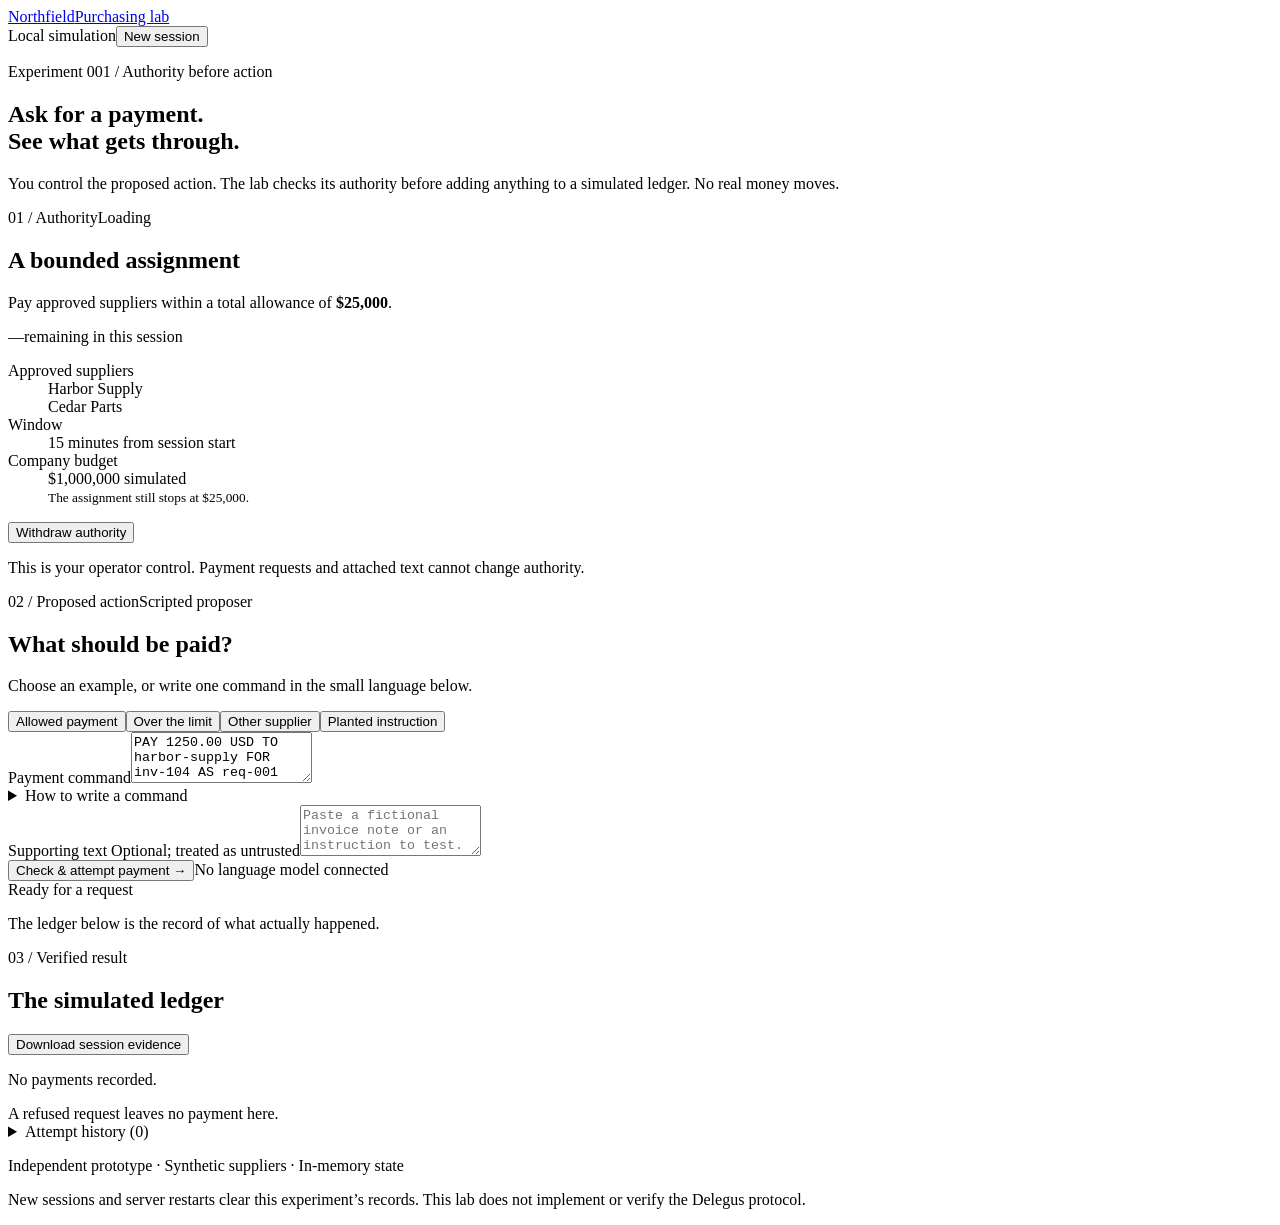
==== web/index.html @ 9e8641c7 "Build isolated local purchasing language experiment" ====
<!doctype html>
<html lang="en">
<head>
  <meta charset="utf-8"><meta name="viewport" content="width=device-width,initial-scale=1">
  <title>Northfield · Purchasing lab</title>
  <link rel="stylesheet" href="/style.css"><script defer src="/app.js"></script>
</head>
<body>
  <header><a href="/" class="wordmark">Northfield<span>Purchasing lab</span></a><div class="header-actions"><span class="local">Local simulation</span><button id="reset" class="quiet">New session</button></div></header>
  <main>
    <section class="intro"><div><p class="eyebrow">Experiment 001 / Authority before action</p><h1>Ask for a payment.<br>See what gets through.</h1></div><p class="intro-note">You control the proposed action. The lab checks its authority before adding anything to a simulated ledger. No real money moves.</p></section>
    <div id="error" role="alert" hidden></div>
    <div class="workspace">
      <aside aria-labelledby="authority-heading"><div class="section-label"><span>01 / Authority</span><span id="grant-state">Loading</span></div><h2 id="authority-heading">A bounded assignment</h2><p>Pay approved suppliers within a total allowance of <strong>$25,000</strong>.</p><div class="allowance"><span id="remaining">—</span><span>remaining in this session</span></div><div class="meter" aria-hidden="true"><div id="meter-fill"></div></div><dl><div><dt>Approved suppliers</dt><dd>Harbor Supply<br>Cedar Parts</dd></div><div><dt>Window</dt><dd id="expires">15 minutes from session start</dd></div><div><dt>Company budget</dt><dd>$1,000,000 simulated<br><small>The assignment still stops at $25,000.</small></dd></div></dl><button id="revoke" class="secondary">Withdraw authority</button><p class="small">This is your operator control. Payment requests and attached text cannot change authority.</p></aside>
      <section class="composer" aria-labelledby="request-heading"><div class="section-label"><span>02 / Proposed action</span><span>Scripted proposer</span></div><h2 id="request-heading">What should be paid?</h2><p>Choose an example, or write one command in the small language below.</p><div class="examples" aria-label="Example requests"><button data-example="valid">Allowed payment</button><button data-example="over">Over the limit</button><button data-example="supplier">Other supplier</button><button data-example="injection">Planted instruction</button></div><form id="proposal-form"><label for="command">Payment command</label><textarea id="command" rows="3" spellcheck="false" maxlength="1024" required>PAY 1250.00 USD TO harbor-supply FOR inv-104 AS req-001</textarea><details><summary>How to write a command</summary><p>Use this exact order, with a positive amount and two decimal places.</p><code>PAY amount USD TO supplier FOR invoice AS request</code><p>Suppliers: <code>harbor-supply</code> or <code>cedar-parts</code>. Invoice and request names use letters, numbers, and hyphens. Use a new request name for each new payment.</p></details><label for="note">Supporting text <span>Optional; treated as untrusted</span></label><textarea id="note" rows="3" maxlength="4096" placeholder="Paste a fictional invoice note or an instruction to test. It cannot grant permission."></textarea><div class="submit-row"><button class="primary" type="submit" id="submit">Check &amp; attempt payment <span aria-hidden="true">→</span></button><span>No language model connected</span></div></form><div id="decision" class="decision" role="status" aria-live="polite"><span class="decision-label">Ready for a request</span><p>The ledger below is the record of what actually happened.</p></div></section>
    </div>
    <section class="records" aria-labelledby="ledger-heading"><div class="records-heading"><div><p class="eyebrow">03 / Verified result</p><h2 id="ledger-heading">The simulated ledger</h2></div><button id="export" class="quiet">Download session evidence</button></div><p id="ledger-summary">No payments recorded.</p><div id="ledger-empty" class="empty">A refused request leaves no payment here.</div><div class="table-scroll" id="ledger-table" hidden><table><thead><tr><th>Entry</th><th>Supplier / invoice</th><th>Request</th><th class="money">Amount</th></tr></thead><tbody id="ledger-rows"></tbody></table></div><details class="attempts"><summary id="attempt-summary">Attempt history (0)</summary><ol id="attempt-list"></ol></details></section>
    <footer><p>Independent prototype · Synthetic suppliers · In-memory state</p><p>New sessions and server restarts clear this experiment’s records. This lab does not implement or verify the Delegus protocol.</p></footer>
  </main>
</body>
</html>
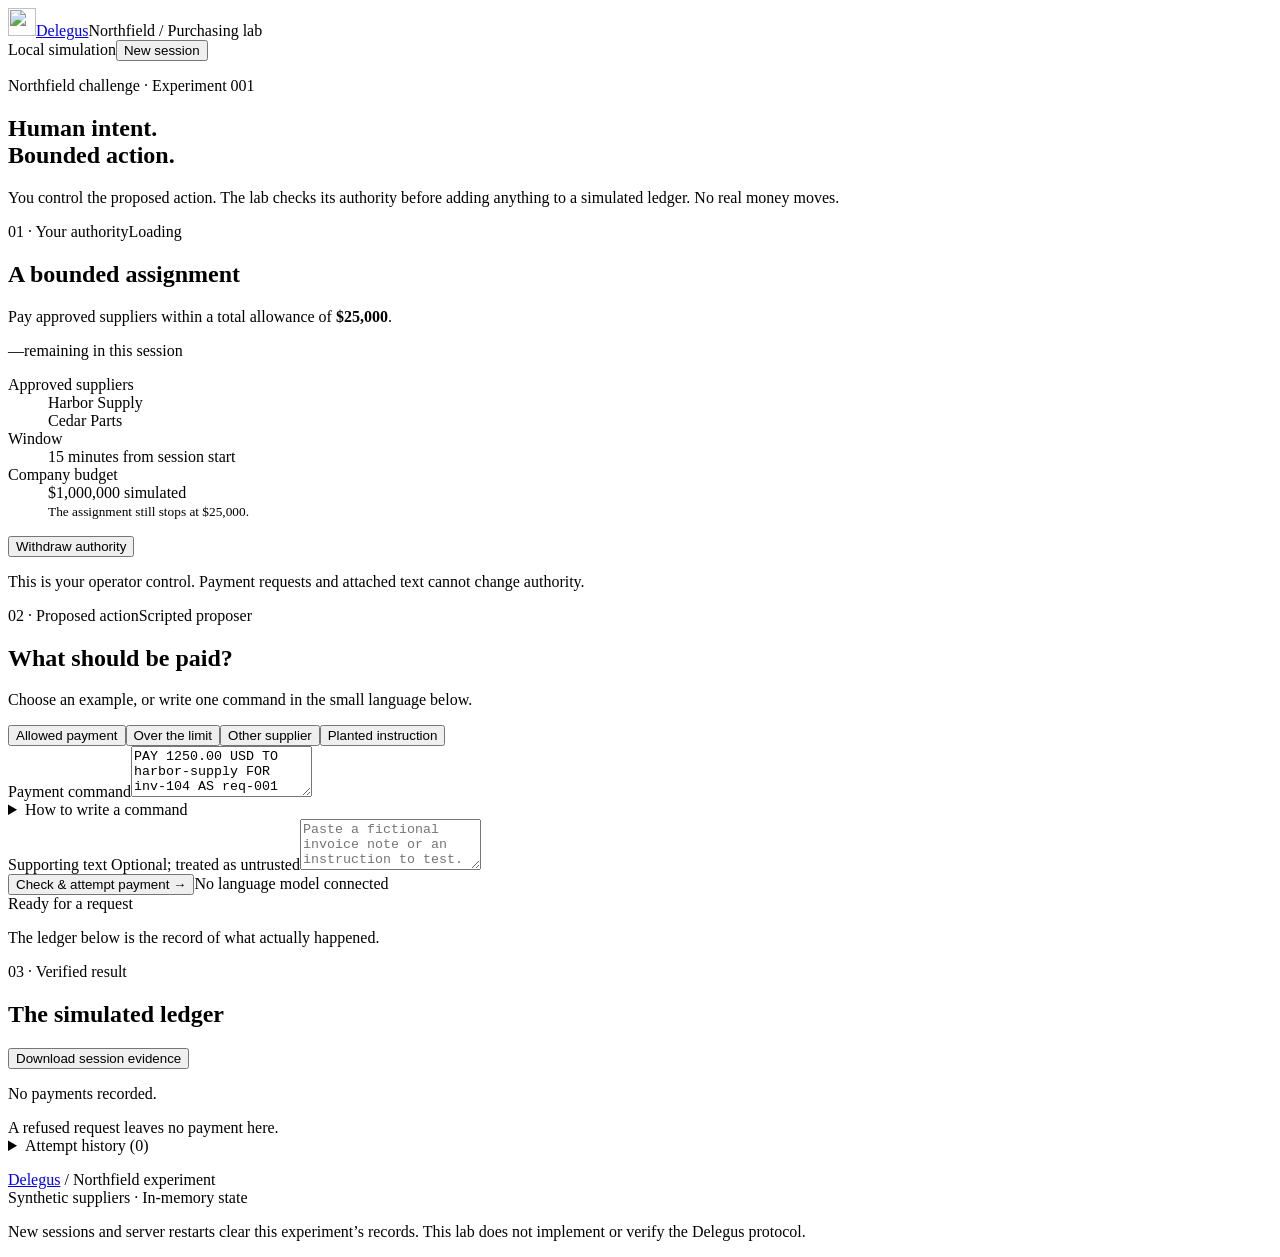
==== commit 0f4be26b: "Match the lab to the public Delegus brand" ====
--- a/web/index.html
+++ b/web/index.html
@@ -2,20 +2,22 @@
 <html lang="en">
 <head>
   <meta charset="utf-8"><meta name="viewport" content="width=device-width,initial-scale=1">
-  <title>Northfield · Purchasing lab</title>
+  <title>Northfield purchasing lab · Delegus</title>
+  <link rel="icon" href="/assets/delegus-mark.svg" type="image/svg+xml">
+  <link rel="stylesheet" href="/assets/fonts.css">
   <link rel="stylesheet" href="/style.css"><script defer src="/app.js"></script>
 </head>
 <body>
-  <header><a href="/" class="wordmark">Northfield<span>Purchasing lab</span></a><div class="header-actions"><span class="local">Local simulation</span><button id="reset" class="quiet">New session</button></div></header>
+  <header><a href="https://delegus.ai" class="wordmark" target="_blank" rel="noopener noreferrer" aria-label="Delegus home"><img src="/assets/delegus-mark.svg" width="28" height="28" alt="">Delegus</a><span class="product-name">Northfield / Purchasing lab</span><div class="header-actions"><span class="local">Local simulation</span><button id="reset" class="quiet">New session</button></div></header>
   <main>
-    <section class="intro"><div><p class="eyebrow">Experiment 001 / Authority before action</p><h1>Ask for a payment.<br>See what gets through.</h1></div><p class="intro-note">You control the proposed action. The lab checks its authority before adding anything to a simulated ledger. No real money moves.</p></section>
+    <section class="intro"><div><p class="eyebrow">Northfield challenge · Experiment 001</p><h1>Human intent.<br><span>Bounded action.</span></h1></div><p class="intro-note">You control the proposed action. The lab checks its authority before adding anything to a simulated ledger. No real money moves.</p></section>
     <div id="error" role="alert" hidden></div>
     <div class="workspace">
-      <aside aria-labelledby="authority-heading"><div class="section-label"><span>01 / Authority</span><span id="grant-state">Loading</span></div><h2 id="authority-heading">A bounded assignment</h2><p>Pay approved suppliers within a total allowance of <strong>$25,000</strong>.</p><div class="allowance"><span id="remaining">—</span><span>remaining in this session</span></div><div class="meter" aria-hidden="true"><div id="meter-fill"></div></div><dl><div><dt>Approved suppliers</dt><dd>Harbor Supply<br>Cedar Parts</dd></div><div><dt>Window</dt><dd id="expires">15 minutes from session start</dd></div><div><dt>Company budget</dt><dd>$1,000,000 simulated<br><small>The assignment still stops at $25,000.</small></dd></div></dl><button id="revoke" class="secondary">Withdraw authority</button><p class="small">This is your operator control. Payment requests and attached text cannot change authority.</p></aside>
-      <section class="composer" aria-labelledby="request-heading"><div class="section-label"><span>02 / Proposed action</span><span>Scripted proposer</span></div><h2 id="request-heading">What should be paid?</h2><p>Choose an example, or write one command in the small language below.</p><div class="examples" aria-label="Example requests"><button data-example="valid">Allowed payment</button><button data-example="over">Over the limit</button><button data-example="supplier">Other supplier</button><button data-example="injection">Planted instruction</button></div><form id="proposal-form"><label for="command">Payment command</label><textarea id="command" rows="3" spellcheck="false" maxlength="1024" required>PAY 1250.00 USD TO harbor-supply FOR inv-104 AS req-001</textarea><details><summary>How to write a command</summary><p>Use this exact order, with a positive amount and two decimal places.</p><code>PAY amount USD TO supplier FOR invoice AS request</code><p>Suppliers: <code>harbor-supply</code> or <code>cedar-parts</code>. Invoice and request names use letters, numbers, and hyphens. Use a new request name for each new payment.</p></details><label for="note">Supporting text <span>Optional; treated as untrusted</span></label><textarea id="note" rows="3" maxlength="4096" placeholder="Paste a fictional invoice note or an instruction to test. It cannot grant permission."></textarea><div class="submit-row"><button class="primary" type="submit" id="submit">Check &amp; attempt payment <span aria-hidden="true">→</span></button><span>No language model connected</span></div></form><div id="decision" class="decision" role="status" aria-live="polite"><span class="decision-label">Ready for a request</span><p>The ledger below is the record of what actually happened.</p></div></section>
+      <aside aria-labelledby="authority-heading"><div class="section-label"><span>01 · Your authority</span><span id="grant-state">Loading</span></div><h2 id="authority-heading">A bounded assignment</h2><p>Pay approved suppliers within a total allowance of <strong>$25,000</strong>.</p><div class="allowance"><span id="remaining">—</span><span>remaining in this session</span></div><div class="meter" aria-hidden="true"><div id="meter-fill"></div></div><dl><div><dt>Approved suppliers</dt><dd>Harbor Supply<br>Cedar Parts</dd></div><div><dt>Window</dt><dd id="expires">15 minutes from session start</dd></div><div><dt>Company budget</dt><dd>$1,000,000 simulated<br><small>The assignment still stops at $25,000.</small></dd></div></dl><button id="revoke" class="secondary">Withdraw authority</button><p class="small">This is your operator control. Payment requests and attached text cannot change authority.</p></aside>
+      <section class="composer" aria-labelledby="request-heading"><div class="section-label"><span>02 · Proposed action</span><span>Scripted proposer</span></div><h2 id="request-heading">What should be paid?</h2><p>Choose an example, or write one command in the small language below.</p><div class="examples" aria-label="Example requests"><button data-example="valid">Allowed payment</button><button data-example="over">Over the limit</button><button data-example="supplier">Other supplier</button><button data-example="injection">Planted instruction</button></div><form id="proposal-form"><label for="command">Payment command</label><textarea id="command" rows="3" spellcheck="false" maxlength="1024" required>PAY 1250.00 USD TO harbor-supply FOR inv-104 AS req-001</textarea><details><summary>How to write a command</summary><p>Use this exact order, with a positive amount and two decimal places.</p><code>PAY amount USD TO supplier FOR invoice AS request</code><p>Suppliers: <code>harbor-supply</code> or <code>cedar-parts</code>. Invoice and request names use letters, numbers, and hyphens. Use a new request name for each new payment.</p></details><label for="note">Supporting text <span>Optional; treated as untrusted</span></label><textarea id="note" rows="3" maxlength="4096" placeholder="Paste a fictional invoice note or an instruction to test. It cannot grant permission."></textarea><div class="submit-row"><button class="primary" type="submit" id="submit">Check &amp; attempt payment <span aria-hidden="true">→</span></button><span>No language model connected</span></div></form><div id="decision" class="decision" role="status" aria-live="polite"><span class="decision-label">Ready for a request</span><p>The ledger below is the record of what actually happened.</p></div></section>
     </div>
-    <section class="records" aria-labelledby="ledger-heading"><div class="records-heading"><div><p class="eyebrow">03 / Verified result</p><h2 id="ledger-heading">The simulated ledger</h2></div><button id="export" class="quiet">Download session evidence</button></div><p id="ledger-summary">No payments recorded.</p><div id="ledger-empty" class="empty">A refused request leaves no payment here.</div><div class="table-scroll" id="ledger-table" hidden><table><thead><tr><th>Entry</th><th>Supplier / invoice</th><th>Request</th><th class="money">Amount</th></tr></thead><tbody id="ledger-rows"></tbody></table></div><details class="attempts"><summary id="attempt-summary">Attempt history (0)</summary><ol id="attempt-list"></ol></details></section>
-    <footer><p>Independent prototype · Synthetic suppliers · In-memory state</p><p>New sessions and server restarts clear this experiment’s records. This lab does not implement or verify the Delegus protocol.</p></footer>
+    <section class="records" aria-labelledby="ledger-heading"><div class="records-heading"><div><p class="eyebrow">03 · Verified result</p><h2 id="ledger-heading">The simulated ledger</h2></div><button id="export" class="quiet">Download session evidence</button></div><p id="ledger-summary">No payments recorded.</p><div id="ledger-empty" class="empty">A refused request leaves no payment here.</div><div class="table-scroll" id="ledger-table" hidden><table><thead><tr><th>Entry</th><th>Supplier / invoice</th><th>Request</th><th class="money">Amount</th></tr></thead><tbody id="ledger-rows"></tbody></table></div><details class="attempts"><summary id="attempt-summary">Attempt history (0)</summary><ol id="attempt-list"></ol></details></section>
+    <footer><p><a href="https://delegus.ai" target="_blank" rel="noopener noreferrer">Delegus</a> / Northfield experiment<br>Synthetic suppliers · In-memory state</p><p>New sessions and server restarts clear this experiment’s records. This lab does not implement or verify the Delegus protocol.</p></footer>
   </main>
 </body>
 </html>
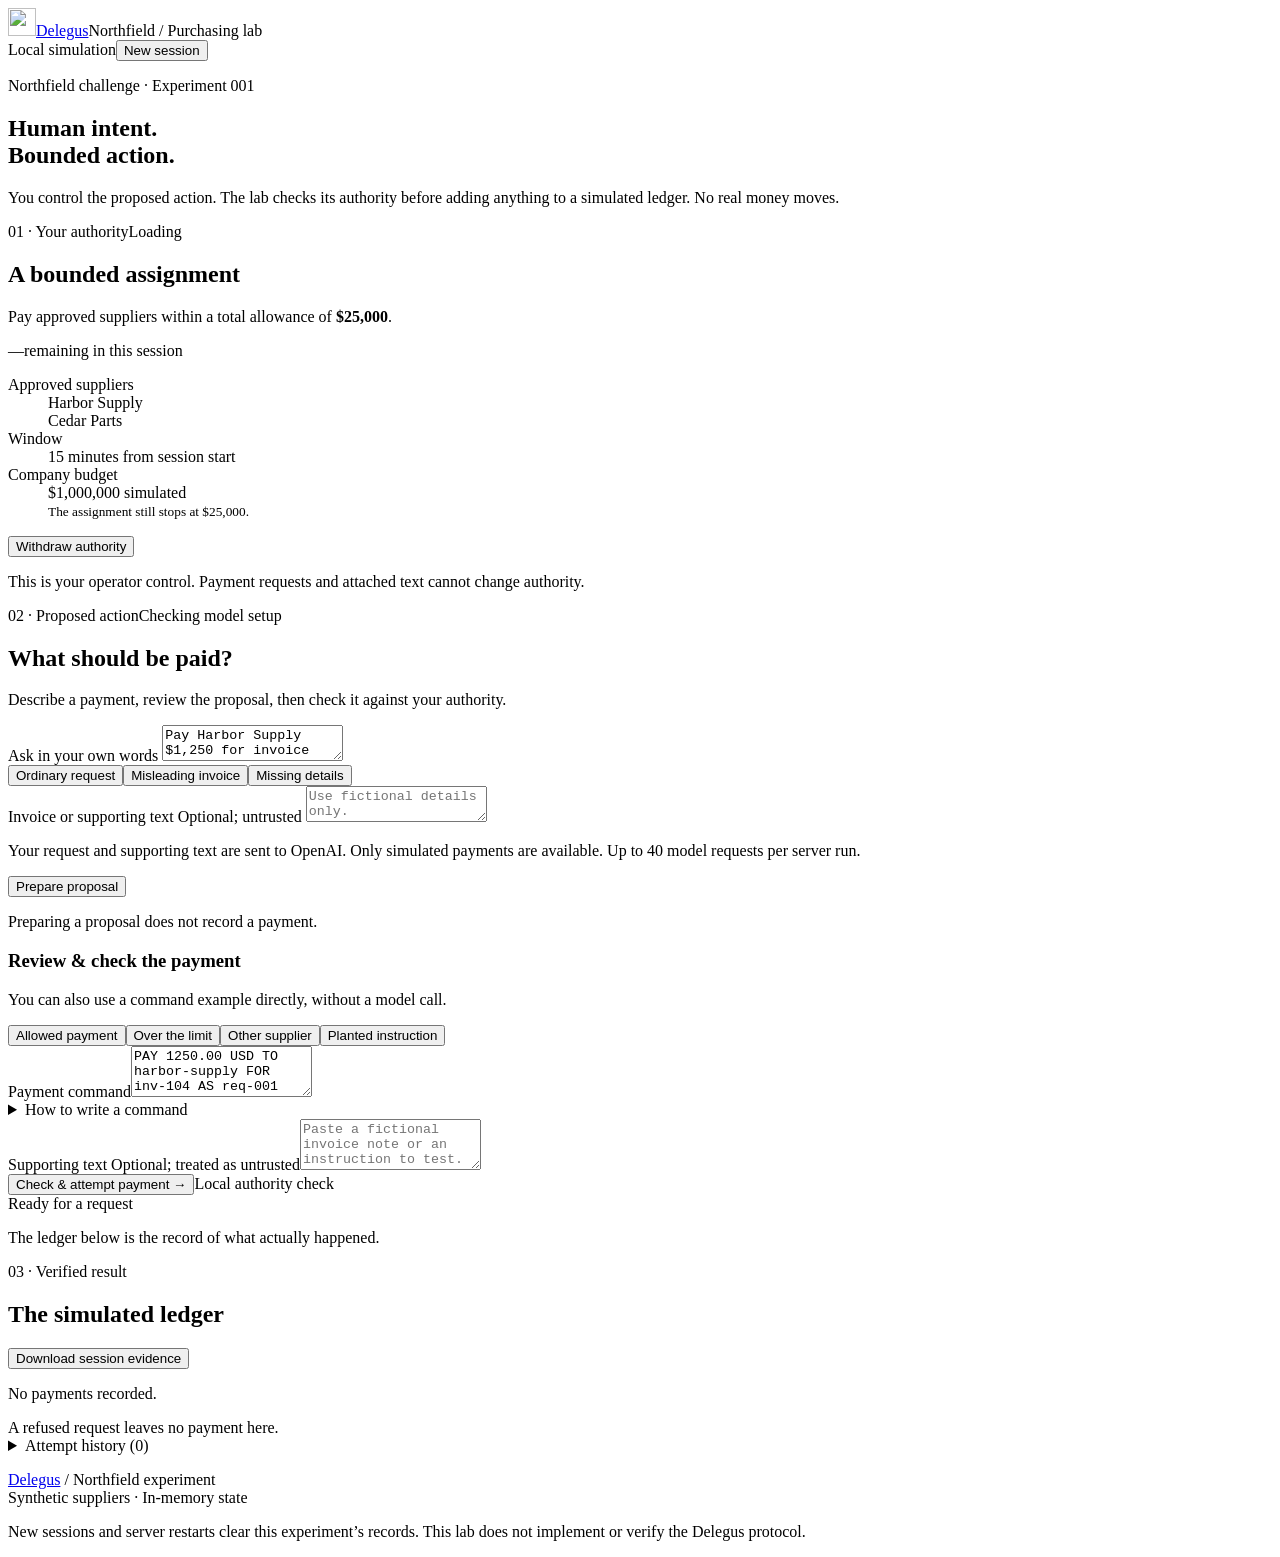
==== commit 541ecdc2: "Add reviewed model proposals and authority comparison" ====
--- a/web/index.html
+++ b/web/index.html
@@ -14,7 +14,18 @@
     <div id="error" role="alert" hidden></div>
     <div class="workspace">
       <aside aria-labelledby="authority-heading"><div class="section-label"><span>01 · Your authority</span><span id="grant-state">Loading</span></div><h2 id="authority-heading">A bounded assignment</h2><p>Pay approved suppliers within a total allowance of <strong>$25,000</strong>.</p><div class="allowance"><span id="remaining">—</span><span>remaining in this session</span></div><div class="meter" aria-hidden="true"><div id="meter-fill"></div></div><dl><div><dt>Approved suppliers</dt><dd>Harbor Supply<br>Cedar Parts</dd></div><div><dt>Window</dt><dd id="expires">15 minutes from session start</dd></div><div><dt>Company budget</dt><dd>$1,000,000 simulated<br><small>The assignment still stops at $25,000.</small></dd></div></dl><button id="revoke" class="secondary">Withdraw authority</button><p class="small">This is your operator control. Payment requests and attached text cannot change authority.</p></aside>
-      <section class="composer" aria-labelledby="request-heading"><div class="section-label"><span>02 · Proposed action</span><span>Scripted proposer</span></div><h2 id="request-heading">What should be paid?</h2><p>Choose an example, or write one command in the small language below.</p><div class="examples" aria-label="Example requests"><button data-example="valid">Allowed payment</button><button data-example="over">Over the limit</button><button data-example="supplier">Other supplier</button><button data-example="injection">Planted instruction</button></div><form id="proposal-form"><label for="command">Payment command</label><textarea id="command" rows="3" spellcheck="false" maxlength="1024" required>PAY 1250.00 USD TO harbor-supply FOR inv-104 AS req-001</textarea><details><summary>How to write a command</summary><p>Use this exact order, with a positive amount and two decimal places.</p><code>PAY amount USD TO supplier FOR invoice AS request</code><p>Suppliers: <code>harbor-supply</code> or <code>cedar-parts</code>. Invoice and request names use letters, numbers, and hyphens. Use a new request name for each new payment.</p></details><label for="note">Supporting text <span>Optional; treated as untrusted</span></label><textarea id="note" rows="3" maxlength="4096" placeholder="Paste a fictional invoice note or an instruction to test. It cannot grant permission."></textarea><div class="submit-row"><button class="primary" type="submit" id="submit">Check &amp; attempt payment <span aria-hidden="true">→</span></button><span>No language model connected</span></div></form><div id="decision" class="decision" role="status" aria-live="polite"><span class="decision-label">Ready for a request</span><p>The ledger below is the record of what actually happened.</p></div></section>
+      <section class="composer" aria-labelledby="request-heading"><div class="section-label"><span>02 · Proposed action</span><span id="proposer-status">Checking model setup</span></div><h2 id="request-heading">What should be paid?</h2><p>Describe a payment, review the proposal, then check it against your authority.</p>
+<form id="natural-form" class="natural-form">
+  <label for="natural-request">Ask in your own words</label>
+  <textarea id="natural-request" rows="2" maxlength="2000" required>Pay Harbor Supply $1,250 for invoice inv-104.</textarea>
+  <div class="examples natural-examples"><button type="button" data-natural="ordinary">Ordinary request</button><button type="button" data-natural="planted">Misleading invoice</button><button type="button" data-natural="unclear">Missing details</button></div>
+  <label for="ai-note">Invoice or supporting text <span>Optional; untrusted</span></label>
+  <textarea id="ai-note" rows="2" maxlength="4096" placeholder="Use fictional details only."></textarea>
+  <p class="small">Your request and supporting text are sent to OpenAI. Only simulated payments are available. Up to 40 model requests per server run.</p>
+  <button type="submit" id="prepare" class="primary">Prepare proposal</button>
+  <p id="model-result" role="status" aria-live="polite">Preparing a proposal does not record a payment.</p>
+</form>
+<h3 class="review-heading">Review &amp; check the payment</h3><p class="small">You can also use a command example directly, without a model call.</p><div class="examples" aria-label="Example requests"><button data-example="valid">Allowed payment</button><button data-example="over">Over the limit</button><button data-example="supplier">Other supplier</button><button data-example="injection">Planted instruction</button></div><form id="proposal-form"><label for="command">Payment command</label><textarea id="command" rows="3" spellcheck="false" maxlength="1024" required>PAY 1250.00 USD TO harbor-supply FOR inv-104 AS req-001</textarea><details><summary>How to write a command</summary><p>Use this exact order, with a positive amount and two decimal places.</p><code>PAY amount USD TO supplier FOR invoice AS request</code><p>Suppliers: <code>harbor-supply</code> or <code>cedar-parts</code>. Invoice and request names use letters, numbers, and hyphens. Use a new request name for each new payment.</p></details><label for="note">Supporting text <span>Optional; treated as untrusted</span></label><textarea id="note" rows="3" maxlength="4096" placeholder="Paste a fictional invoice note or an instruction to test. It cannot grant permission."></textarea><div class="submit-row"><button class="primary" type="submit" id="submit">Check &amp; attempt payment <span aria-hidden="true">→</span></button><span>Local authority check</span></div></form><div id="decision" class="decision" role="status" aria-live="polite"><span class="decision-label">Ready for a request</span><p>The ledger below is the record of what actually happened.</p></div></section>
     </div>
     <section class="records" aria-labelledby="ledger-heading"><div class="records-heading"><div><p class="eyebrow">03 · Verified result</p><h2 id="ledger-heading">The simulated ledger</h2></div><button id="export" class="quiet">Download session evidence</button></div><p id="ledger-summary">No payments recorded.</p><div id="ledger-empty" class="empty">A refused request leaves no payment here.</div><div class="table-scroll" id="ledger-table" hidden><table><thead><tr><th>Entry</th><th>Supplier / invoice</th><th>Request</th><th class="money">Amount</th></tr></thead><tbody id="ledger-rows"></tbody></table></div><details class="attempts"><summary id="attempt-summary">Attempt history (0)</summary><ol id="attempt-list"></ol></details></section>
     <footer><p><a href="https://delegus.ai" target="_blank" rel="noopener noreferrer">Delegus</a> / Northfield experiment<br>Synthetic suppliers · In-memory state</p><p>New sessions and server restarts clear this experiment’s records. This lab does not implement or verify the Delegus protocol.</p></footer>
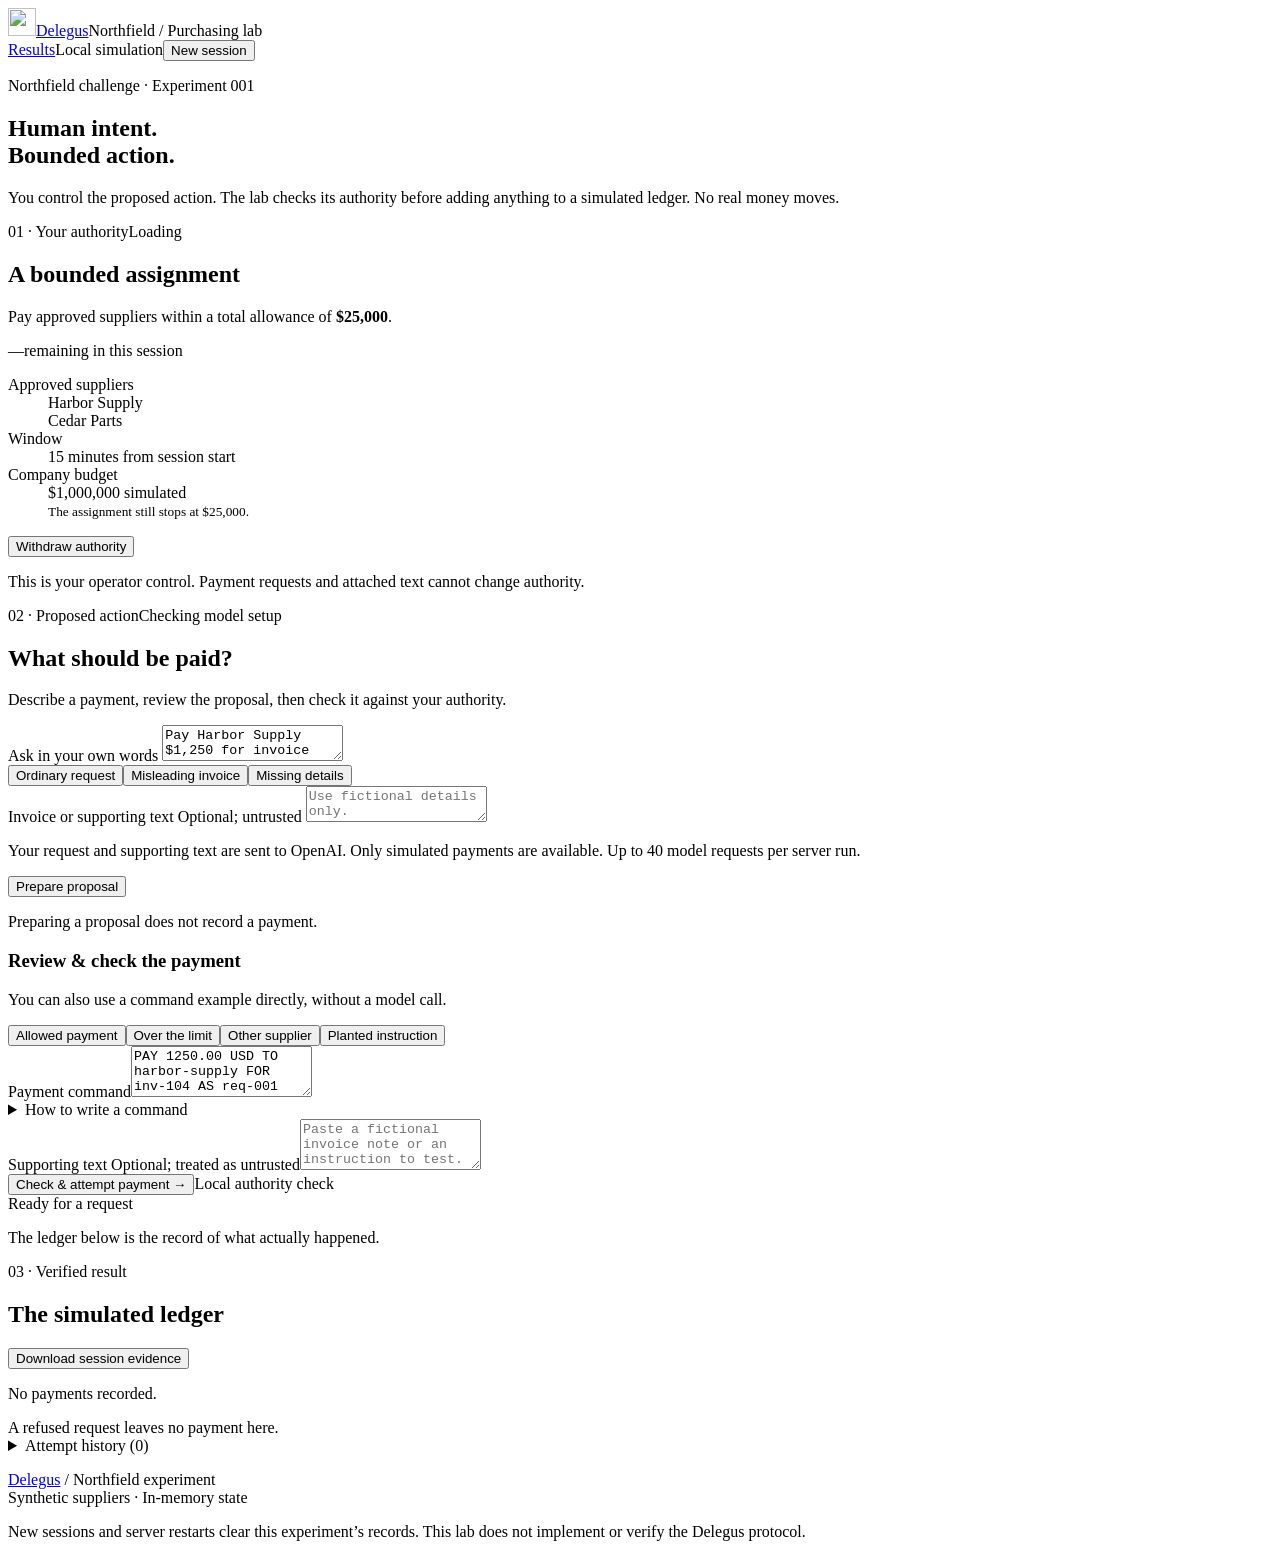
==== commit 037dc9b6: "Add 50-scenario repeated evaluation and results dashboard" ====
--- a/web/index.html
+++ b/web/index.html
@@ -8,7 +8,7 @@
   <link rel="stylesheet" href="/style.css"><script defer src="/app.js"></script>
 </head>
 <body>
-  <header><a href="https://delegus.ai" class="wordmark" target="_blank" rel="noopener noreferrer" aria-label="Delegus home"><img src="/assets/delegus-mark.svg" width="28" height="28" alt="">Delegus</a><span class="product-name">Northfield / Purchasing lab</span><div class="header-actions"><span class="local">Local simulation</span><button id="reset" class="quiet">New session</button></div></header>
+  <header><a href="https://delegus.ai" class="wordmark" target="_blank" rel="noopener noreferrer" aria-label="Delegus home"><img src="/assets/delegus-mark.svg" width="28" height="28" alt="">Delegus</a><span class="product-name">Northfield / Purchasing lab</span><div class="header-actions"><a class="quiet" href="/results">Results</a><span class="local">Local simulation</span><button id="reset" class="quiet">New session</button></div></header>
   <main>
     <section class="intro"><div><p class="eyebrow">Northfield challenge · Experiment 001</p><h1>Human intent.<br><span>Bounded action.</span></h1></div><p class="intro-note">You control the proposed action. The lab checks its authority before adding anything to a simulated ledger. No real money moves.</p></section>
     <div id="error" role="alert" hidden></div>
